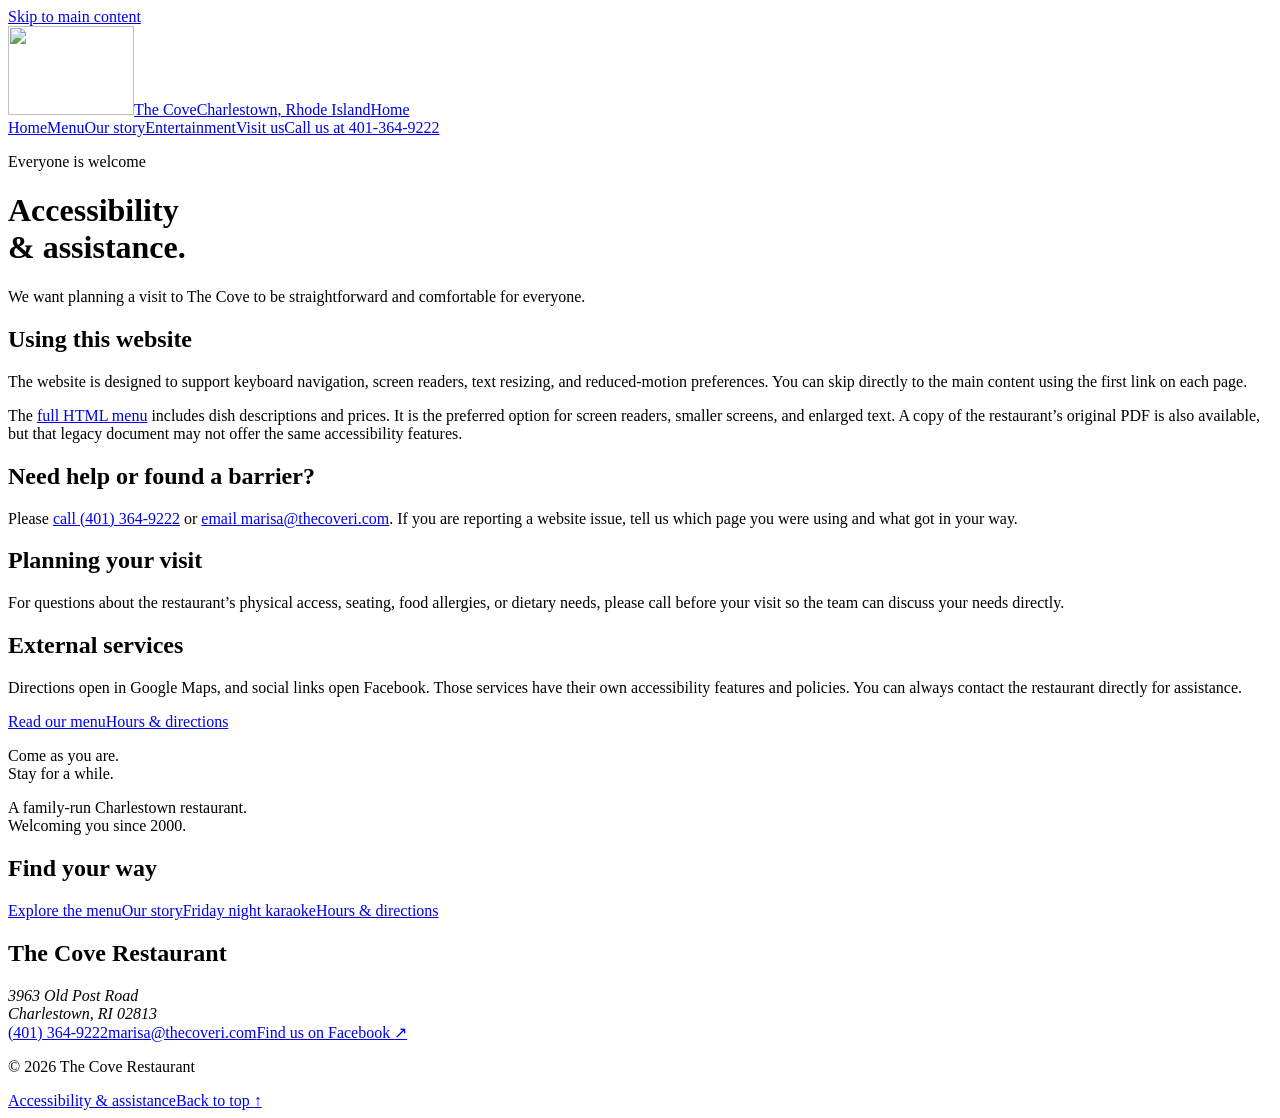
==== accessibility.html @ 11c11799 "Add files via upload" ====
<!doctype html>
<html lang="en" id="top"><head><meta charset="utf-8"><meta name="viewport" content="width=device-width, initial-scale=1"><meta name="theme-color" content="#142c3b"><title>Accessibility & Assistance | The Cove Restaurant</title><meta name="description" content="Website accessibility features and contact options for assistance with your visit to The Cove Restaurant in Charlestown, Rhode Island."><link rel="icon" type="image/svg+xml" href="assets/images/favicon.svg"><link rel="stylesheet" href="assets/css/styles.css"><script src="assets/js/site.js" defer></script><script type="application/ld+json">{"@context": "https://schema.org", "@type": "Restaurant", "name": "The Cove Restaurant", "url": "https://www.thecoveri.com/", "telephone": "+1-401-364-9222", "email": "marisa@thecoveri.com", "address": {"@type": "PostalAddress", "streetAddress": "3963 Old Post Road", "addressLocality": "Charlestown", "addressRegion": "RI", "postalCode": "02813", "addressCountry": "US"}, "hasMenu": "menu.html", "servesCuisine": ["American", "Seafood"]}</script></head><body><a class="skip-link" href="#main">Skip to main content</a>
<header class="site-header"><div class="wrap header-inner">
<a href="index.html" class="brand"><span class="logo-tile"><img src="assets/images/cove-logo.png" width="126" height="89" alt=""></span><span><span class="brand-name">The Cove</span><span class="brand-place">Charlestown, Rhode Island</span></span><span class="sr-only">Home</span></a>
<button type="button" class="nav-toggle" aria-controls="primary-navigation" aria-expanded="false" hidden><span class="sr-only">Navigation</span><span aria-hidden="true">☰</span></button>
<nav id="primary-navigation" class="primary-nav" aria-label="Main navigation"><a href="index.html">Home</a><a href="menu.html">Menu</a><a href="index.html#our-story">Our story</a><a href="index.html#entertainment">Entertainment</a><a href="visit.html">Visit us</a><a class="nav-call" href="tel:+14013649222">Call us <span class="sr-only">at 401-364-9222</span></a></nav></div></header><main id="main" tabindex="-1"><div class="wrap article"><p class="eyebrow">Everyone is welcome</p><h1>Accessibility<br>&amp; assistance.</h1><p class="lede">We want planning a visit to The Cove to be straightforward and comfortable for everyone.</p><h2>Using this website</h2><p>The website is designed to support keyboard navigation, screen readers, text resizing, and reduced-motion preferences. You can skip directly to the main content using the first link on each page.</p><p>The <a href="menu.html">full HTML menu</a> includes dish descriptions and prices. It is the preferred option for screen readers, smaller screens, and enlarged text. A copy of the restaurant’s original PDF is also available, but that legacy document may not offer the same accessibility features.</p><h2>Need help or found a barrier?</h2><p>Please <a href="tel:+14013649222">call (401) 364-9222</a> or <a href="mailto:marisa@thecoveri.com">email marisa@thecoveri.com</a>. If you are reporting a website issue, tell us which page you were using and what got in your way.</p><h2>Planning your visit</h2><p>For questions about the restaurant’s physical access, seating, food allergies, or dietary needs, please call before your visit so the team can discuss your needs directly.</p><h2>External services</h2><p>Directions open in Google Maps, and social links open Facebook. Those services have their own accessibility features and policies. You can always contact the restaurant directly for assistance.</p><div class="actions"><a class="button" href="menu.html">Read our menu</a><a class="button outline" href="visit.html">Hours &amp; directions</a></div></div></main><footer class="site-footer"><div class="wrap"><div class="footer-top"><div><p class="footer-brand">Come as you are.<br>Stay for a while.</p><p>A family-run Charlestown restaurant.<br>Welcoming you since 2000.</p></div><div><h2 class="footer-title">Find your way</h2><nav class="footer-links" aria-label="Footer navigation"><a href="menu.html">Explore the menu</a><a href="index.html#our-story">Our story</a><a href="index.html#entertainment">Friday night karaoke</a><a href="visit.html">Hours &amp; directions</a></nav></div><div><h2 class="footer-title">The Cove Restaurant</h2><address>3963 Old Post Road<br>Charlestown, RI 02813</address><div class="footer-links"><a href="tel:+14013649222">(401) 364-9222</a><a href="mailto:marisa@thecoveri.com">marisa@thecoveri.com</a><a href="https://www.facebook.com/The-Cove-Restaurant-502096603152832/">Find us on Facebook <span aria-hidden="true">↗</span></a></div></div></div><div class="footer-bottom"><p>© 2026 The Cove Restaurant</p><a href="accessibility.html">Accessibility &amp; assistance</a><a href="#top">Back to top <span aria-hidden="true">↑</span></a></div></div></footer></body></html>
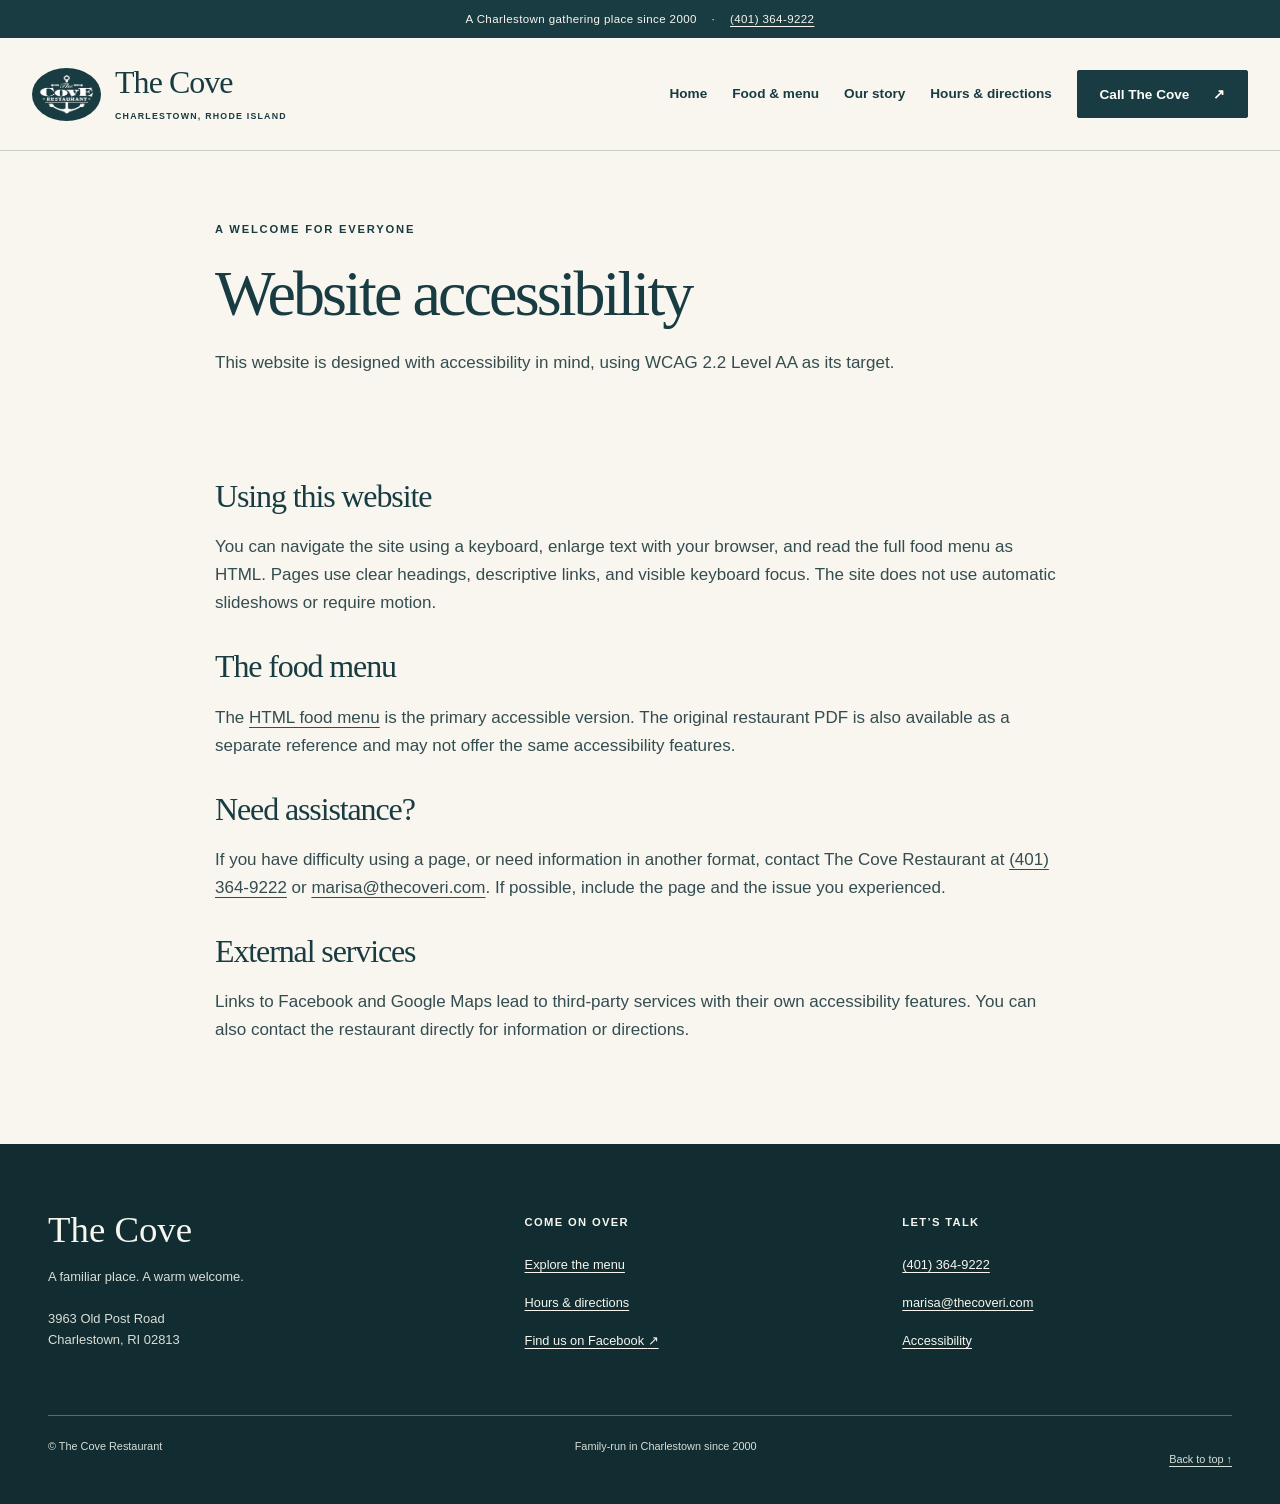
==== commit ec886594: "Final update." ====
--- a/accessibility.html
+++ b/accessibility.html
@@ -1,6 +1,6 @@
 <!doctype html>
-<html lang="en" id="top"><head><meta charset="utf-8"><meta name="viewport" content="width=device-width, initial-scale=1"><meta name="theme-color" content="#142c3b"><title>Accessibility & Assistance | The Cove Restaurant</title><meta name="description" content="Website accessibility features and contact options for assistance with your visit to The Cove Restaurant in Charlestown, Rhode Island."><link rel="icon" type="image/svg+xml" href="assets/images/favicon.svg"><link rel="stylesheet" href="assets/css/styles.css"><script src="assets/js/site.js" defer></script><script type="application/ld+json">{"@context": "https://schema.org", "@type": "Restaurant", "name": "The Cove Restaurant", "url": "https://www.thecoveri.com/", "telephone": "+1-401-364-9222", "email": "marisa@thecoveri.com", "address": {"@type": "PostalAddress", "streetAddress": "3963 Old Post Road", "addressLocality": "Charlestown", "addressRegion": "RI", "postalCode": "02813", "addressCountry": "US"}, "hasMenu": "menu.html", "servesCuisine": ["American", "Seafood"]}</script></head><body><a class="skip-link" href="#main">Skip to main content</a>
-<header class="site-header"><div class="wrap header-inner">
-<a href="index.html" class="brand"><span class="logo-tile"><img src="assets/images/cove-logo.png" width="126" height="89" alt=""></span><span><span class="brand-name">The Cove</span><span class="brand-place">Charlestown, Rhode Island</span></span><span class="sr-only">Home</span></a>
-<button type="button" class="nav-toggle" aria-controls="primary-navigation" aria-expanded="false" hidden><span class="sr-only">Navigation</span><span aria-hidden="true">☰</span></button>
-<nav id="primary-navigation" class="primary-nav" aria-label="Main navigation"><a href="index.html">Home</a><a href="menu.html">Menu</a><a href="index.html#our-story">Our story</a><a href="index.html#entertainment">Entertainment</a><a href="visit.html">Visit us</a><a class="nav-call" href="tel:+14013649222">Call us <span class="sr-only">at 401-364-9222</span></a></nav></div></header><main id="main" tabindex="-1"><div class="wrap article"><p class="eyebrow">Everyone is welcome</p><h1>Accessibility<br>&amp; assistance.</h1><p class="lede">We want planning a visit to The Cove to be straightforward and comfortable for everyone.</p><h2>Using this website</h2><p>The website is designed to support keyboard navigation, screen readers, text resizing, and reduced-motion preferences. You can skip directly to the main content using the first link on each page.</p><p>The <a href="menu.html">full HTML menu</a> includes dish descriptions and prices. It is the preferred option for screen readers, smaller screens, and enlarged text. A copy of the restaurant’s original PDF is also available, but that legacy document may not offer the same accessibility features.</p><h2>Need help or found a barrier?</h2><p>Please <a href="tel:+14013649222">call (401) 364-9222</a> or <a href="mailto:marisa@thecoveri.com">email marisa@thecoveri.com</a>. If you are reporting a website issue, tell us which page you were using and what got in your way.</p><h2>Planning your visit</h2><p>For questions about the restaurant’s physical access, seating, food allergies, or dietary needs, please call before your visit so the team can discuss your needs directly.</p><h2>External services</h2><p>Directions open in Google Maps, and social links open Facebook. Those services have their own accessibility features and policies. You can always contact the restaurant directly for assistance.</p><div class="actions"><a class="button" href="menu.html">Read our menu</a><a class="button outline" href="visit.html">Hours &amp; directions</a></div></div></main><footer class="site-footer"><div class="wrap"><div class="footer-top"><div><p class="footer-brand">Come as you are.<br>Stay for a while.</p><p>A family-run Charlestown restaurant.<br>Welcoming you since 2000.</p></div><div><h2 class="footer-title">Find your way</h2><nav class="footer-links" aria-label="Footer navigation"><a href="menu.html">Explore the menu</a><a href="index.html#our-story">Our story</a><a href="index.html#entertainment">Friday night karaoke</a><a href="visit.html">Hours &amp; directions</a></nav></div><div><h2 class="footer-title">The Cove Restaurant</h2><address>3963 Old Post Road<br>Charlestown, RI 02813</address><div class="footer-links"><a href="tel:+14013649222">(401) 364-9222</a><a href="mailto:marisa@thecoveri.com">marisa@thecoveri.com</a><a href="https://www.facebook.com/The-Cove-Restaurant-502096603152832/">Find us on Facebook <span aria-hidden="true">↗</span></a></div></div></div><div class="footer-bottom"><p>© 2026 The Cove Restaurant</p><a href="accessibility.html">Accessibility &amp; assistance</a><a href="#top">Back to top <span aria-hidden="true">↑</span></a></div></div></footer></body></html>+<html lang="en" id="top"><head><meta charset="utf-8"><meta name="viewport" content="width=device-width, initial-scale=1"><meta name="description" content="Accessibility features and assistance for using The Cove Restaurant website."><meta name="theme-color" content="#183c42"><title>Website accessibility | The Cove Restaurant</title><link rel="icon" href="assets/favicon.svg" type="image/svg+xml"><link rel="stylesheet" href="assets/styles.css"><script src="assets/site.js" defer></script></head><body><a class="skip-link" href="#main">Skip to main content</a>
+<div class="topline">A Charlestown gathering place since 2000 <span aria-hidden="true">·</span> <a href="tel:+14013649222">(401) 364-9222</a></div>
+<header class="site-header"><div class="nav-wrap"><a class="brand" href="index.html" aria-label="The Cove Restaurant, home"><img src="assets/images/cove-logo.png" width="126" height="89" alt=""><span><b>The Cove</b><small>CHARLESTOWN, RHODE ISLAND</small></span></a>
+<button class="nav-toggle" type="button" aria-expanded="false" aria-controls="primary-nav" hidden>Menu <span aria-hidden="true">☰</span></button>
+<nav id="primary-nav" aria-label="Main navigation"><a href="index.html" >Home</a><a href="menu.html" >Food &amp; menu</a><a href="index.html#our-story">Our story</a><a href="visit.html" >Hours &amp; directions</a><a class="button nav-call" href="tel:+14013649222">Call The Cove <span aria-hidden="true">↗</span></a></nav></div></header><main id="main" tabindex="-1"><section class="page-intro wrap narrow"><p class="eyebrow">A WELCOME FOR EVERYONE</p><h1>Website accessibility</h1><p>This website is designed with accessibility in mind, using WCAG 2.2 Level AA as its target.</p></section><div class="wrap narrow prose section-topless"><h2>Using this website</h2><p>You can navigate the site using a keyboard, enlarge text with your browser, and read the full food menu as HTML. Pages use clear headings, descriptive links, and visible keyboard focus. The site does not use automatic slideshows or require motion.</p><h2>The food menu</h2><p>The <a href="menu.html">HTML food menu</a> is the primary accessible version. The original restaurant PDF is also available as a separate reference and may not offer the same accessibility features.</p><h2>Need assistance?</h2><p>If you have difficulty using a page, or need information in another format, contact The Cove Restaurant at <a href="tel:+14013649222">(401) 364-9222</a> or <a href="mailto:marisa@thecoveri.com">marisa@thecoveri.com</a>. If possible, include the page and the issue you experienced.</p><h2>External services</h2><p>Links to Facebook and Google Maps lead to third-party services with their own accessibility features. You can also contact the restaurant directly for information or directions.</p></div></main><footer class="site-footer"><div class="footer-grid wrap"><div><a class="footer-brand" href="index.html">The Cove</a><p>A familiar place. A warm welcome.</p><p>3963 Old Post Road<br>Charlestown, RI 02813</p></div><div><h2>Come on over</h2><a href="menu.html">Explore the menu</a><a href="visit.html">Hours &amp; directions</a><a href="https://www.facebook.com/The-Cove-Restaurant-502096603152832/">Find us on Facebook <span aria-hidden="true">↗</span></a></div><div><h2>Let’s talk</h2><a href="tel:+14013649222">(401) 364-9222</a><a href="mailto:marisa@thecoveri.com">marisa@thecoveri.com</a><a href="accessibility.html">Accessibility</a></div></div><div class="footer-bottom wrap"><span>© The Cove Restaurant</span><span>Family-run in Charlestown since 2000</span><a href="#top">Back to top ↑</a></div></footer></body></html>
--- a/assets/styles.css
+++ b/assets/styles.css
@@ -0,0 +1,14 @@
+:root{--ink:#183c42;--body:#344d50;--paper:#f8f6ef;--white:#fffef9;--wash:#eeeee3;--line:#c9cec3;--accent:#91502f;--soft:#e8dcc4;--serif:Georgia,'Times New Roman',serif;--sans:Arial,Helvetica,sans-serif}
+*{box-sizing:border-box}html{scroll-behavior:smooth;scroll-padding-top:1.5rem}body{margin:0;color:var(--ink);background:var(--paper);font:17px/1.65 var(--sans)}img{max-width:100%;height:auto;display:block}a{color:inherit;text-underline-offset:.23em;text-decoration-thickness:1px}a:hover{text-decoration-thickness:2px}button,input{font:inherit}button,a,input,summary{-webkit-tap-highlight-color:transparent}button{cursor:pointer}button:disabled{cursor:default}[hidden]{display:none!important}:focus-visible{outline:3px solid var(--accent);outline-offset:5px;box-shadow:0 0 0 2px var(--paper)}.site-footer :focus-visible,.visit-band :focus-visible{outline-color:#ffe3a9}a,button,summary{touch-action:manipulation}p{margin:0 0 1.25rem}h1,h2,h3{font-weight:400;line-height:1.07;margin:0 0 1.25rem;font-family:var(--serif)}h1{font-size:clamp(3rem,5.4vw,5.6rem);letter-spacing:-.045em}h2{font-size:clamp(2.35rem,3.7vw,3.8rem);letter-spacing:-.035em}h3{font-size:1.65rem;letter-spacing:-.02em}h1 em{font-weight:400;color:var(--accent)}.wrap{width:min(1240px,calc(100% - 96px));margin-inline:auto}.narrow{max-width:850px}.eyebrow{font-size:.7rem;font-weight:700;letter-spacing:.16em;line-height:1.5;margin-bottom:1.4rem}.small{font-size:.86rem}.muted{color:var(--body)}.sr-only{position:absolute;width:1px;height:1px;padding:0;margin:-1px;overflow:hidden;clip:rect(0,0,0,0);white-space:nowrap;border:0}.skip-link{position:fixed;z-index:100;left:1rem;top:-100px;background:var(--white);padding:.8rem 1.2rem;color:var(--ink)}.skip-link:focus{top:1rem}.topline{background:var(--ink);color:var(--paper);text-align:center;font-size:.72rem;letter-spacing:.035em;padding:.6rem 1rem}.topline span{margin:0 .7rem}.topline a{display:inline-block}.site-header{border-bottom:1px solid var(--line);background:var(--paper)}.nav-wrap{width:min(1344px,calc(100% - 64px));margin:auto;display:flex;align-items:center;justify-content:space-between;gap:24px;min-height:112px}.brand{display:flex;align-items:center;gap:14px;text-decoration:none;flex-shrink:0}.brand img{width:69px;height:auto;background:var(--ink);border-radius:50%;padding:7px}.brand b{display:block;font-family:var(--serif);font-weight:400;font-size:2rem;line-height:1.1;letter-spacing:-.03em}.brand small{display:block;font-size:.55rem;letter-spacing:.14em;font-weight:700;margin-top:.5rem}.site-header nav{display:flex;align-items:center;gap:25px}.site-header nav>a{font-size:.85rem;font-weight:600;min-height:44px;display:inline-flex;align-items:center;text-decoration:none;white-space:nowrap}.site-header nav>a[aria-current]{text-decoration:underline;text-underline-offset:.6em}.site-header nav>a:hover{text-decoration:underline}.button{display:inline-flex;align-items:center;justify-content:center;gap:1.5rem;min-height:50px;padding:.85rem 1.35rem;border:1px solid var(--ink);background:var(--ink);color:var(--white);font-size:.86rem;font-weight:600;text-decoration:none;line-height:1.4;border-radius:2px}.button:hover{background:#285158;text-decoration:none}.button-outline{background:transparent;color:var(--ink)}.button-outline:hover{background:var(--wash)}.button-light{background:var(--paper);color:var(--ink);border-color:var(--paper)}.button-light:hover{background:var(--soft)}.text-link{font-weight:600;display:inline-flex;gap:1.5rem;align-items:center;min-height:44px;font-size:.9rem}.actions{display:flex;align-items:center;gap:24px;flex-wrap:wrap}.hero{display:grid;grid-template-columns:1fr 1.07fr;gap:6%;padding-top:60px;padding-bottom:65px;align-items:center}.hero .eyebrow{margin-bottom:1.55rem}.hero h1{margin-bottom:1.5rem}.hero-intro{max-width:410px;font-size:1rem;line-height:1.7;color:var(--body);margin-bottom:1.7rem}.hero-photo{height:570px;position:relative}.hero-photo>img{width:100%;height:100%;object-fit:cover;object-position:52% center;border-radius:140px 0 0 0}.photo-tag{position:absolute;right:-16px;bottom:29px;padding:21px 31px;background:var(--soft);color:var(--ink);box-shadow:0 7px 25px #0001}.photo-tag span{display:block;font-size:.63rem;letter-spacing:.14em;font-weight:700}.photo-tag b{display:block;font-family:var(--serif);font-size:1.6rem;font-weight:400}.hero-footnote{font-size:.7rem;color:var(--body);margin:2rem 0 0;letter-spacing:.03em}.hero-footnote span{margin:0 .7rem}.quick-info{border-block:1px solid var(--line);background:var(--wash);padding:25px 0}.info-grid{display:grid;grid-template-columns:1.2fr 1.15fr .8fr}.info-grid>div{border-right:1px solid var(--line);padding:0 25px}.info-grid>div:first-child{padding-left:0}.info-grid>div:last-child{border:0}.info-grid .eyebrow{display:block;font-size:.59rem;margin-bottom:.4rem}.info-grid a{font-size:.81rem;font-weight:600;display:inline-flex;align-items:center;min-height:32px}.section{padding-top:100px;padding-bottom:100px}.section-heading{display:flex;justify-content:space-between;gap:3rem;align-items:flex-end;margin-bottom:46px}.section-heading h2{margin-bottom:0}.section-heading>div:last-child{max-width:370px}.section-heading>div:last-child p{font-size:.96rem;color:var(--body)}.menu-tiles{display:grid;grid-template-columns:repeat(3,1fr);border-block:1px solid var(--line)}.menu-tiles>a{padding:36px 28px 32px;border-right:1px solid var(--line);text-decoration:none;display:flex;flex-direction:column;align-items:flex-start}.menu-tiles>a:first-child{padding-left:0}.menu-tiles>a:last-child{border-right:0}.menu-tiles>a:hover{background:var(--wash)}.tile-num{color:var(--accent);font-size:.75rem;font-weight:700;letter-spacing:.1em;margin-bottom:30px}.menu-tiles h3{font-size:1.9rem;max-width:260px}.menu-tiles p{font-size:.9rem;color:var(--body);max-width:300px}.tile-link{margin-top:auto;display:block;font-size:.78rem;font-weight:700;text-decoration:underline;text-underline-offset:5px;padding-top:18px}.story-section{background:var(--wash);padding:80px 0}.story-grid{display:grid;grid-template-columns:1fr 1fr;gap:8%;align-items:center}.story-image img{width:100%;aspect-ratio:1.04;object-fit:cover;border-radius:2px}.story-copy p:not(.eyebrow){font-size:.95rem;color:var(--body)}.story-copy h2{margin-bottom:1.6rem}.around-grid{display:grid;grid-template-columns:.8fr 1.2fr;align-items:center;gap:9%}.around-grid p:not(.eyebrow){color:var(--body);font-size:.95rem}.around-grid img{width:100%;aspect-ratio:1.4;object-fit:cover;border-radius:2px}.around-grid .button{margin-top:1rem}.visit-band{background:var(--ink);color:var(--paper);padding:62px 0}.visit-band-inner{display:flex;align-items:center;justify-content:space-between;gap:3rem}.visit-band .eyebrow{color:var(--soft);margin-bottom:1rem}.visit-band h2{font-size:2.7rem}.visit-band p:last-child{margin:0;font-size:.9rem}.visit-band .actions{gap:20px;align-items:flex-start;flex-direction:column}.light-link{font-size:.85rem;min-height:30px;display:inline-flex;align-items:center}.site-footer{background:#112d32;color:var(--paper)}.footer-grid{display:grid;grid-template-columns:1.3fr 1fr 1fr;gap:3rem;padding:64px 0 45px}.footer-brand{font:2.3rem var(--serif);text-decoration:none;display:inline-block;margin-bottom:15px}.footer-grid p{font-size:.81rem;color:#d9ded6}.footer-grid h2{font:700 .7rem var(--sans);letter-spacing:.12em;text-transform:uppercase;margin:8px 0 20px}.footer-grid>div>a:not(.footer-brand){display:table;min-height:38px;font-size:.8rem;padding:.35rem 0}.footer-bottom{border-top:1px solid #57706f;padding:22px 0;display:flex;justify-content:space-between;gap:20px;font-size:.68rem;color:#d9ded6}.footer-bottom a{min-height:30px}.nav-toggle{display:none;border:1px solid var(--ink);background:var(--paper);color:var(--ink);border-radius:2px;min-height:44px;padding:.4rem .7rem;font-size:.83rem}.nav-toggle span{margin-left:8px}.page-intro{padding-top:70px;padding-bottom:50px}.page-intro h1{font-size:clamp(3rem,5vw,5rem)}.page-intro>p:last-child{max-width:680px;color:var(--body)}.visit-grid{display:grid;grid-template-columns:1fr 1fr;gap:35px}.visit-card{background:var(--wash);padding:38px 42px;border:1px solid var(--line)}.visit-card h2{font-size:2.3rem}.hours-table{width:100%;border-collapse:collapse;font-size:.95rem;margin:24px 0}.hours-table th,.hours-table td{padding:13px 0;border-bottom:1px solid var(--line);text-align:left}.hours-table th{font-weight:400}.hours-table td{text-align:right}.visit-card address{font-style:normal;margin:20px 0 25px;font-size:1.12rem}.visit-card .button{margin-bottom:12px}.contact-block{margin-top:30px;border-top:1px solid var(--line);padding-top:26px}.contact-block h3{font-size:1.4rem}.contact-block a{display:table;min-height:40px;font-size:.98rem}.visit-bottom{display:grid;grid-template-columns:.9fr 1.1fr;gap:8%;align-items:center}.visit-bottom img{width:100%;aspect-ratio:1;object-fit:cover}details{border-bottom:1px solid var(--line);font-size:.9rem}summary{cursor:pointer;padding:20px 0;font-weight:600;line-height:1.5}details p{padding-right:20px;margin-bottom:22px}.section-topless{padding-bottom:80px}.prose h2{font-size:2rem;margin-top:2rem}.prose p{color:var(--body)}.menu-intro{display:flex;justify-content:space-between;gap:3rem;align-items:center}.menu-intro h1{margin-bottom:1rem}.menu-intro .menu-lead{max-width:630px;color:var(--body)}.menu-tools{padding:25px 0;background:var(--wash);border-block:1px solid var(--line)}.menu-tools-inner{display:flex;align-items:flex-end;justify-content:space-between;gap:25px}.search-field{width:360px;max-width:100%}.search-field label{display:block;font-size:.78rem;font-weight:700;margin-bottom:6px}.search-input-wrap{display:flex;gap:10px}input[type=search]{width:100%;background:var(--white);border:1px solid #657873;border-radius:2px;padding:11px 12px;color:var(--ink);min-height:46px}.search-input-wrap button{background:transparent;border:1px solid #657873;padding:6px 10px;border-radius:2px;color:var(--ink);font-size:.8rem;min-height:46px}.menu-status{font-size:.8rem;margin:0;padding-bottom:10px}.menu-layout{display:grid;grid-template-columns:210px 1fr;gap:65px;padding-top:50px;padding-bottom:85px}.category-nav{align-self:start;position:sticky;top:24px}.category-nav p{font-size:.65rem}.category-nav a{display:block;min-height:44px;padding:10px 0;border-bottom:1px solid var(--line);font-size:.86rem;text-decoration:none}.category-nav a:hover{text-decoration:underline;color:var(--accent)}.menu-section{scroll-margin-top:30px;margin-bottom:60px}.menu-section h2{font-size:2.6rem;border-bottom:2px solid var(--ink);padding-bottom:18px;margin-bottom:10px}.category-note{font-size:.85rem;color:var(--body);margin:15px 0 0}.dish-grid{display:grid;grid-template-columns:1fr 1fr;column-gap:35px}.dish{padding:25px 0;border-bottom:1px solid var(--line)}.dish-heading{display:flex;justify-content:space-between;align-items:baseline;gap:20px}.dish h3{font-size:1.35rem;line-height:1.2;margin:0 0 10px}.dish-price{font-size:.88rem;white-space:nowrap;font-weight:700}.dish p{font-size:.84rem;line-height:1.6;color:var(--body);margin-bottom:0}.dish-tag{display:inline-block;font-size:.6rem;font-weight:700;line-height:1.5;background:#e1e7dc;color:var(--ink);padding:3px 6px;vertical-align:middle;margin-left:5px}.menu-notes{border:1px solid var(--line);background:var(--wash);padding:28px;margin-top:40px}.menu-notes h2{font-size:1.8rem}.menu-notes p,.menu-notes li{font-size:.84rem;color:var(--body)}.menu-notes p:last-child{margin-bottom:0}.no-results{padding:40px 0}.print-link{margin-top:15px;background:transparent;border:0;padding:8px 0;text-decoration:underline;color:var(--ink);font-size:.86rem;min-height:44px}.pdf-note{font-size:.73rem;color:var(--body);max-width:235px;margin-top:12px}
+@media(min-width:1500px){.hero{gap:8%}.hero-photo{height:610px}}
+@media(max-width:1100px){.nav-wrap{width:calc(100% - 48px);gap:16px}.site-header nav{gap:16px}.brand small{font-size:.48rem}.brand img{width:58px}.brand b{font-size:1.8rem}.site-header nav>a{font-size:.78rem}.site-header .nav-call{padding:.7rem .85rem}.wrap{width:calc(100% - 64px)}.hero-photo{height:510px}.hero{gap:5%}.hero h1{font-size:4.4rem}.info-grid>div{padding-inline:18px}.info-grid a{font-size:.74rem}.menu-layout{grid-template-columns:170px 1fr;gap:40px}.visit-card{padding:30px}.hours-table{font-size:.88rem}}
+@media(max-width:850px){.nav-wrap{flex-wrap:wrap;padding-block:20px;min-height:90px}.site-header nav{width:100%;justify-content:space-between;flex-wrap:wrap}.js .nav-toggle{display:block}.js .site-header nav{display:none}.js .site-header nav.is-open{display:flex;flex-direction:column;align-items:stretch;gap:6px;padding:20px 0 0}.js .site-header nav>a{padding:.7rem .5rem}.js .site-header nav>.nav-call{justify-content:center}.hero{padding-top:40px;padding-bottom:45px;gap:6%}.hero h1{font-size:3.5rem}.hero-intro{font-size:.92rem}.hero-photo{height:490px}.hero .actions{gap:12px}.photo-tag{padding:18px;right:-12px}.photo-tag b{font-size:1.3rem}.photo-tag span{font-size:.55rem}.info-grid{grid-template-columns:1fr 1fr}.info-grid>div{padding:0 18px}.info-grid>div:nth-child(2){border:0}.info-grid>div:last-child{display:none}.section{padding-block:75px}.section-heading{gap:2rem}.section-heading>div:last-child{max-width:300px}.menu-tiles>a{padding:28px 20px}.menu-tiles h3{font-size:1.5rem}.story-grid{gap:6%}.story-copy h2{font-size:2.7rem}.around-grid{gap:6%;grid-template-columns:1fr 1fr}.visit-band-inner{align-items:flex-start;gap:30px}.visit-band h2{font-size:2.3rem}.footer-grid{gap:2rem}.visit-card{padding:25px}.visit-card h2{font-size:1.9rem}.visit-grid{gap:20px}.hours-table{font-size:.81rem}.visit-bottom{gap:6%}.menu-layout{display:block}.category-nav{position:static;display:flex;flex-wrap:wrap;gap:8px;margin-bottom:35px}.category-nav p{width:100%;margin-bottom:6px}.category-nav a{border:1px solid var(--line);padding:8px 12px;border-radius:2px;min-height:42px}.menu-intro{align-items:flex-start;gap:2rem}.menu-intro .button{white-space:nowrap}.menu-intro .pdf-note{max-width:220px}}
+@media(max-width:600px){body{font-size:16px}.wrap{width:calc(100% - 40px)}.topline{font-size:.64rem;padding:.7rem .6rem}.topline span{margin:0 .25rem}.nav-wrap{width:calc(100% - 40px);padding-block:16px}.brand img{width:53px}.brand b{font-size:1.7rem}.brand small{font-size:.45rem}.hero{display:flex;flex-direction:column;align-items:stretch;gap:34px;padding-top:34px;padding-bottom:40px}.hero h1{font-size:3.6rem;letter-spacing:-.045em}.hero .eyebrow{margin-bottom:18px}.hero-intro{max-width:430px}.hero .actions{gap:20px}.hero-footnote{margin-top:20px}.hero-photo{height:360px;margin-right:10px}.hero-photo>img{border-radius:90px 0 0 0;object-position:center 52%}.photo-tag{right:-10px;bottom:22px;padding:16px 22px}.photo-tag b{font-size:1.4rem}.quick-info{padding:14px 0}.info-grid{display:block}.info-grid>div{border:0;border-bottom:1px solid var(--line);padding:12px 0!important}.info-grid>div:nth-child(2){border:0}.info-grid a{font-size:.78rem;min-height:30px}.info-grid .eyebrow{margin-bottom:1px}.section{padding-block:58px}.section-heading{display:block;margin-bottom:30px}.section-heading h2{font-size:2.8rem;margin-bottom:25px}.section-heading>div:last-child{max-width:none}.menu-tiles{display:block}.menu-tiles>a{padding:25px 0;border-right:0;border-bottom:1px solid var(--line)}.menu-tiles>a:last-child{border-bottom:0}.tile-num{margin-bottom:16px}.menu-tiles h3{font-size:1.8rem;max-width:none;margin-bottom:12px}.menu-tiles p{max-width:none}.tile-link{padding-top:2px}.story-section{padding:50px 0}.story-grid{display:flex;flex-direction:column;gap:35px;align-items:stretch}.story-image img{aspect-ratio:1.3}.story-copy h2{font-size:2.7rem}.around-grid{display:flex;flex-direction:column;gap:30px;align-items:stretch}.around-grid h2{font-size:2.7rem}.around-grid img{aspect-ratio:1.35}.visit-band{padding:42px 0}.visit-band-inner{display:block}.visit-band-inner>.actions{margin-top:28px;flex-direction:row;align-items:center}.visit-band h2{font-size:2.65rem}.footer-grid{grid-template-columns:1fr 1fr;gap:25px;padding:44px 0 25px}.footer-grid>div:first-child{grid-column:1/-1}.footer-grid h2{font-size:.63rem}.footer-grid>div>a:not(.footer-brand){font-size:.76rem;overflow-wrap:anywhere}.footer-bottom{flex-wrap:wrap;font-size:.65rem;gap:12px}.footer-bottom span:nth-child(2){display:none}.page-intro{padding-top:45px;padding-bottom:30px}.page-intro h1{font-size:3.25rem}.visit-grid{display:block}.visit-card{padding:25px;margin-bottom:20px}.visit-card h2{font-size:2.05rem}.hours-table{font-size:.86rem}.visit-bottom{display:flex;flex-direction:column-reverse;align-items:stretch;gap:35px}.visit-bottom img{aspect-ratio:1.35}.menu-intro{display:block}.menu-intro .actions{margin-top:24px}.pdf-note{max-width:none!important}.menu-tools-inner{display:block}.search-field{width:100%}.menu-status{padding:12px 0 0}.menu-layout{padding-top:30px}.category-nav{gap:6px}.category-nav a{font-size:.76rem;padding:9px 10px}.dish-grid{grid-template-columns:1fr}.dish{padding:22px 0}.dish h3{font-size:1.35rem}.dish p{font-size:.87rem}.menu-section h2{font-size:2.3rem}.menu-notes{padding:22px}.section-topless{padding-bottom:50px}.prose h2{font-size:1.8rem}}
+@media(max-width:360px){.hero h1{font-size:3.15rem}.hero .actions{align-items:flex-start;flex-direction:column;gap:8px}.brand{gap:9px}.brand small{font-size:.4rem}.topline{font-size:.59rem}.hours-table{font-size:.76rem}.visit-card{padding:20px}.dish-heading{gap:10px}.dish-price{font-size:.8rem}.wrap{width:calc(100% - 32px)}}
+@media(prefers-reduced-motion:reduce){html{scroll-behavior:auto}*,*::before,*::after{animation:none!important;transition:none!important}}
+@media(forced-colors:active){.button,.menu-tiles>a,.dish-tag{border:1px solid ButtonText}.hero-photo>img{border-radius:0}:focus-visible{outline:3px solid Highlight;box-shadow:none}}
+@media print{body{background:white;color:black;font-size:10pt}.topline,.site-header,.site-footer,.menu-tools,.category-nav,.menu-intro>.menu-download,.print-link,.skip-link{display:none!important}.wrap{width:100%}.page-intro{padding:0 0 10px}.page-intro h1{font-size:28pt}.menu-layout{display:block;padding:0}.menu-section{margin-bottom:20px}.menu-section h2{font-size:20pt}.dish h3{font-size:12pt}.dish p,.dish-price,.menu-notes p,.menu-notes li{font-size:9pt}.dish{break-inside:avoid;padding:10px 0}.dish[hidden],.menu-section[hidden]{display:block!important}.dish-grid{gap:0 24px}.menu-notes{break-inside:avoid;background:white}.hero-photo{height:300px}.section,.story-section{padding:25px 0}a{color:black}details{display:block}details>p{display:block}img{max-height:300px;object-fit:contain}}
+.dish-heading.has-variants{display:block}.has-variants .dish-price{display:block;white-space:normal;margin-bottom:10px}.dish h3 .sr-only{font-family:var(--sans)}
+.footer-bottom a{display:inline-flex;align-items:center;min-height:44px}
+@media print{.no-results{display:none!important}}
+@media(max-height:750px){.category-nav{position:static}}
